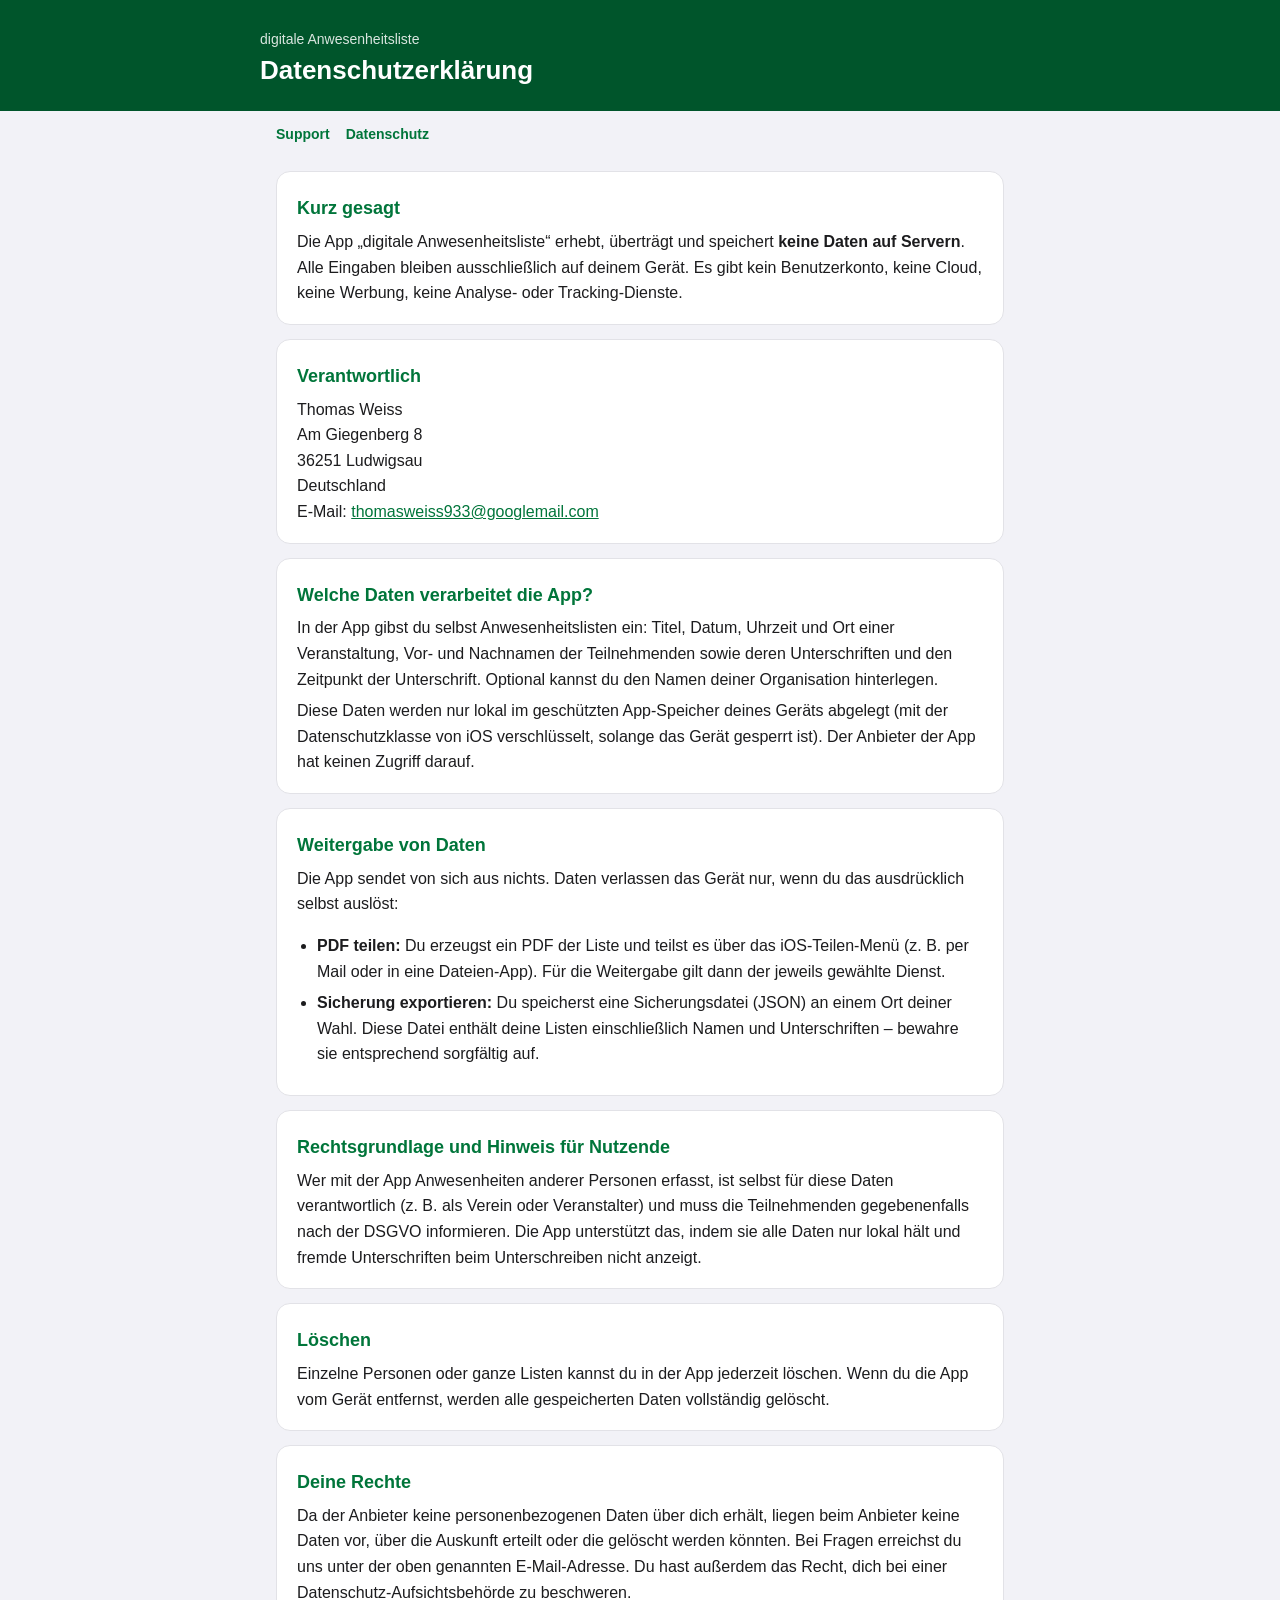
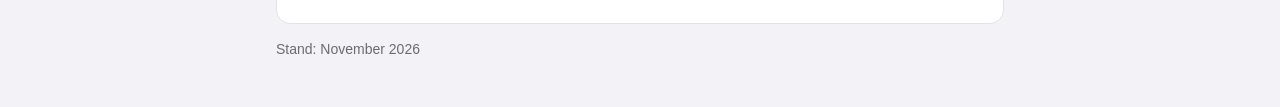
==== datenschutz.html @ 8ec5bc74 "Support- und Datenschutzseite fuer die digitale Anwesenheitsliste Co-Authored-By: Claude Opus 5.5 <n" ====
<!doctype html>
<html lang="de">
<head>
<meta charset="utf-8">
<meta name="viewport" content="width=device-width, initial-scale=1">
<title>Datenschutzerklärung – digitale Anwesenheitsliste</title>
<link rel="stylesheet" href="style.css">
</head>
<body>
<header><div class="wrap">
  <p class="app">digitale Anwesenheitsliste</p>
  <h1>Datenschutzerklärung</h1>
</div></header>
<nav><a href="index.html">Support</a><a href="datenschutz.html">Datenschutz</a></nav>
<main>
  <section>
    <h2>Kurz gesagt</h2>
    <p>Die App „digitale Anwesenheitsliste“ erhebt, überträgt und speichert <strong>keine Daten auf Servern</strong>.
      Alle Eingaben bleiben ausschließlich auf deinem Gerät. Es gibt kein Benutzerkonto, keine Cloud,
      keine Werbung, keine Analyse- oder Tracking-Dienste.</p>
  </section>

  <section>
    <h2>Verantwortlich</h2>
    <p>Thomas Weiss<br>Am Giegenberg 8<br>36251 Ludwigsau<br>Deutschland<br>E-Mail: <a href="mailto:thomasweiss933@googlemail.com">thomasweiss933@googlemail.com</a></p>
  </section>

  <section>
    <h2>Welche Daten verarbeitet die App?</h2>
    <p>In der App gibst du selbst Anwesenheitslisten ein: Titel, Datum, Uhrzeit und Ort einer Veranstaltung,
      Vor- und Nachnamen der Teilnehmenden sowie deren Unterschriften und den Zeitpunkt der Unterschrift.
      Optional kannst du den Namen deiner Organisation hinterlegen.</p>
    <p>Diese Daten werden nur lokal im geschützten App-Speicher deines Geräts abgelegt
      (mit der Datenschutzklasse von iOS verschlüsselt, solange das Gerät gesperrt ist).
      Der Anbieter der App hat keinen Zugriff darauf.</p>
  </section>

  <section>
    <h2>Weitergabe von Daten</h2>
    <p>Die App sendet von sich aus nichts. Daten verlassen das Gerät nur, wenn du das ausdrücklich selbst auslöst:</p>
    <ul>
      <li><strong>PDF teilen:</strong> Du erzeugst ein PDF der Liste und teilst es über das iOS-Teilen-Menü
        (z. B. per Mail oder in eine Dateien-App). Für die Weitergabe gilt dann der jeweils gewählte Dienst.</li>
      <li><strong>Sicherung exportieren:</strong> Du speicherst eine Sicherungsdatei (JSON) an einem Ort deiner Wahl.
        Diese Datei enthält deine Listen einschließlich Namen und Unterschriften – bewahre sie entsprechend sorgfältig auf.</li>
    </ul>
  </section>

  <section>
    <h2>Rechtsgrundlage und Hinweis für Nutzende</h2>
    <p>Wer mit der App Anwesenheiten anderer Personen erfasst, ist selbst für diese Daten verantwortlich
      (z. B. als Verein oder Veranstalter) und muss die Teilnehmenden gegebenenfalls nach der DSGVO informieren.
      Die App unterstützt das, indem sie alle Daten nur lokal hält und fremde Unterschriften beim
      Unterschreiben nicht anzeigt.</p>
  </section>

  <section>
    <h2>Löschen</h2>
    <p>Einzelne Personen oder ganze Listen kannst du in der App jederzeit löschen.
      Wenn du die App vom Gerät entfernst, werden alle gespeicherten Daten vollständig gelöscht.</p>
  </section>

  <section>
    <h2>Deine Rechte</h2>
    <p>Da der Anbieter keine personenbezogenen Daten über dich erhält, liegen beim Anbieter keine Daten vor,
      über die Auskunft erteilt oder die gelöscht werden könnten. Bei Fragen erreichst du uns unter der oben
      genannten E-Mail-Adresse. Du hast außerdem das Recht, dich bei einer Datenschutz-Aufsichtsbehörde zu beschweren.</p>
  </section>

  <p class="muted">Stand: November 2026</p>
</main>
</body>
</html>
---- style.css ----
:root {
  --green: #00753a;
  --green-dark: #00552b;
  --bg: #f2f2f7;
  --card: #ffffff;
  --text: #1c1c1e;
  --muted: #6b6b70;
  --line: #e2e2e7;
}
@media (prefers-color-scheme: dark) {
  :root {
    --bg: #000000;
    --card: #1c1c1e;
    --text: #f2f2f7;
    --muted: #a1a1a6;
    --line: #38383a;
  }
}
* { box-sizing: border-box; }
body {
  margin: 0;
  font: 16px/1.6 -apple-system, BlinkMacSystemFont, "Segoe UI", Roboto, sans-serif;
  background: var(--bg);
  color: var(--text);
}
header {
  background: var(--green-dark);
  color: #fff;
  padding: 28px 16px 24px;
}
header .wrap { max-width: 760px; margin: 0 auto; }
header .app { font-size: 14px; opacity: .85; margin: 0 0 4px; }
header h1 { margin: 0; font-size: 26px; line-height: 1.25; }
nav { max-width: 760px; margin: 0 auto; padding: 12px 16px 0; font-size: 14px; }
nav a { color: var(--green); margin-right: 16px; text-decoration: none; font-weight: 600; }
main { max-width: 760px; margin: 0 auto; padding: 12px 16px 40px; }
section {
  background: var(--card);
  border: 1px solid var(--line);
  border-radius: 14px;
  padding: 4px 20px 12px;
  margin: 14px 0;
}
h2 { font-size: 18px; color: var(--green); margin: 18px 0 6px; }
@media (prefers-color-scheme: dark) { h2, nav a { color: #4cc27d; } }
p, li { margin: 6px 0; }
ul { padding-left: 20px; }
a { color: var(--green); }
.muted { color: var(--muted); font-size: 14px; }
footer { max-width: 760px; margin: 0 auto; padding: 0 16px 32px; }
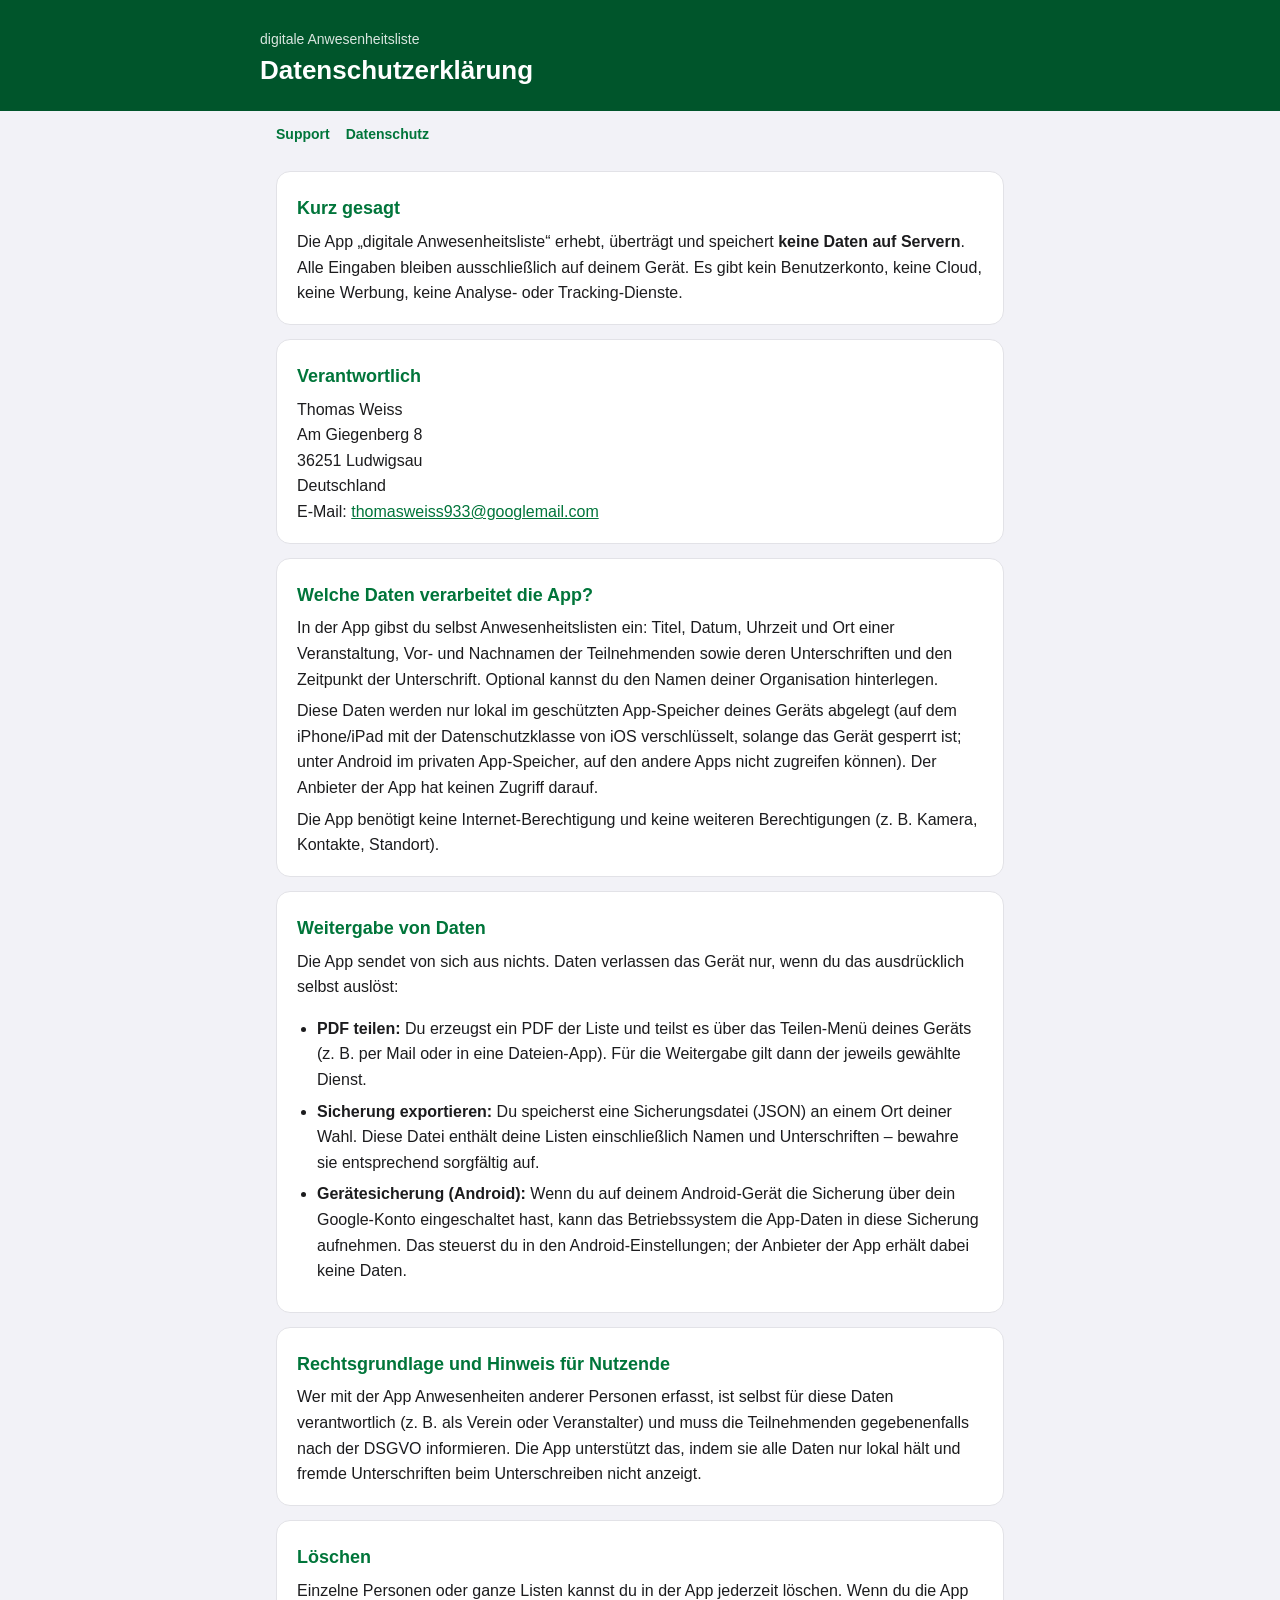
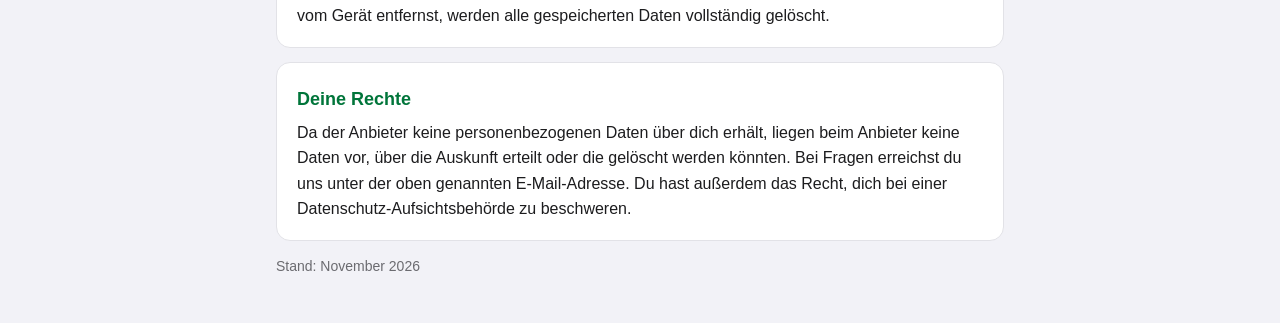
==== commit 268831a3: "Datenschutz und Support: Android ergaenzt Co-Authored-By: Claude Opus 5.5 <noreply@anthropic.com>" ====
--- a/datenschutz.html
+++ b/datenschutz.html
@@ -31,18 +31,23 @@
       Vor- und Nachnamen der Teilnehmenden sowie deren Unterschriften und den Zeitpunkt der Unterschrift.
       Optional kannst du den Namen deiner Organisation hinterlegen.</p>
     <p>Diese Daten werden nur lokal im geschützten App-Speicher deines Geräts abgelegt
-      (mit der Datenschutzklasse von iOS verschlüsselt, solange das Gerät gesperrt ist).
+      (auf dem iPhone/iPad mit der Datenschutzklasse von iOS verschlüsselt, solange das Gerät gesperrt ist;
+      unter Android im privaten App-Speicher, auf den andere Apps nicht zugreifen können).
       Der Anbieter der App hat keinen Zugriff darauf.</p>
+    <p>Die App benötigt keine Internet-Berechtigung und keine weiteren Berechtigungen (z. B. Kamera, Kontakte, Standort).</p>
   </section>
 
   <section>
     <h2>Weitergabe von Daten</h2>
     <p>Die App sendet von sich aus nichts. Daten verlassen das Gerät nur, wenn du das ausdrücklich selbst auslöst:</p>
     <ul>
-      <li><strong>PDF teilen:</strong> Du erzeugst ein PDF der Liste und teilst es über das iOS-Teilen-Menü
+      <li><strong>PDF teilen:</strong> Du erzeugst ein PDF der Liste und teilst es über das Teilen-Menü deines Geräts
         (z. B. per Mail oder in eine Dateien-App). Für die Weitergabe gilt dann der jeweils gewählte Dienst.</li>
       <li><strong>Sicherung exportieren:</strong> Du speicherst eine Sicherungsdatei (JSON) an einem Ort deiner Wahl.
         Diese Datei enthält deine Listen einschließlich Namen und Unterschriften – bewahre sie entsprechend sorgfältig auf.</li>
+      <li><strong>Gerätesicherung (Android):</strong> Wenn du auf deinem Android-Gerät die Sicherung über dein Google-Konto
+        eingeschaltet hast, kann das Betriebssystem die App-Daten in diese Sicherung aufnehmen. Das steuerst du in den
+        Android-Einstellungen; der Anbieter der App erhält dabei keine Daten.</li>
     </ul>
   </section>
 
